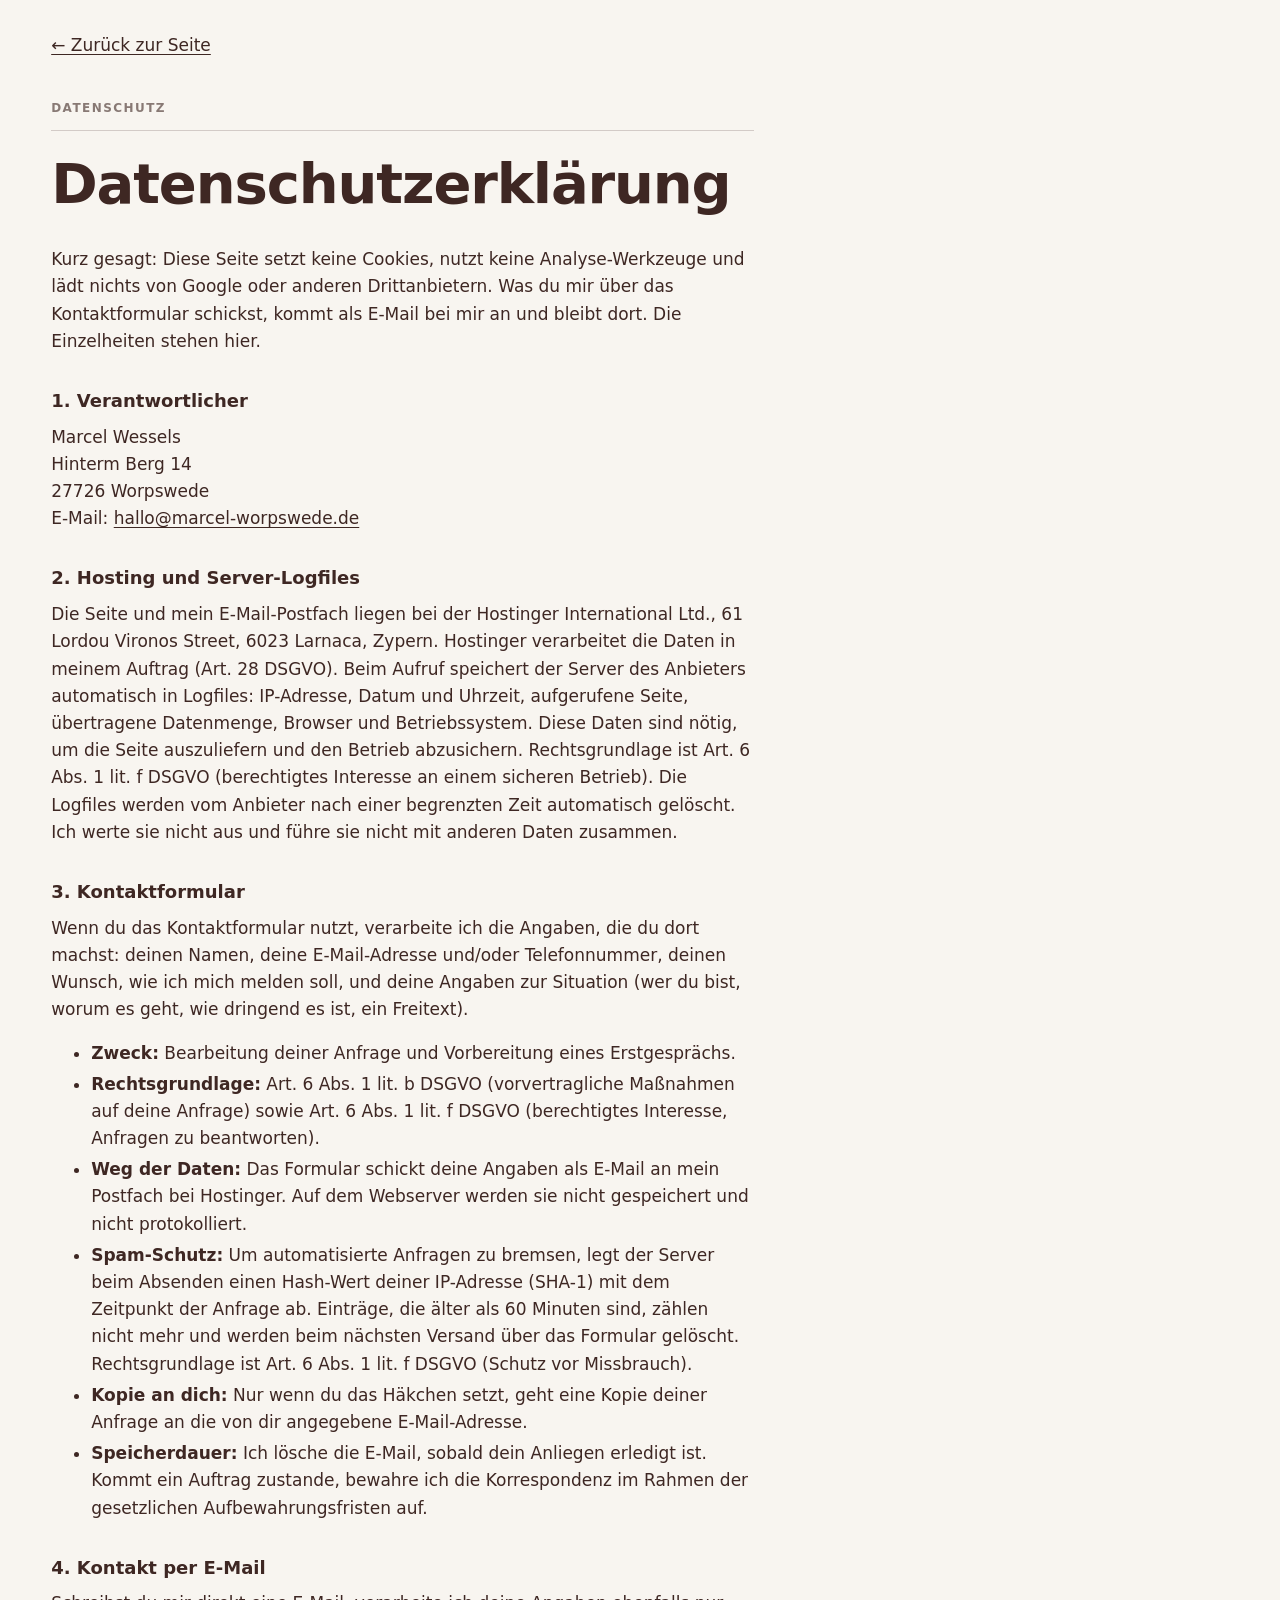
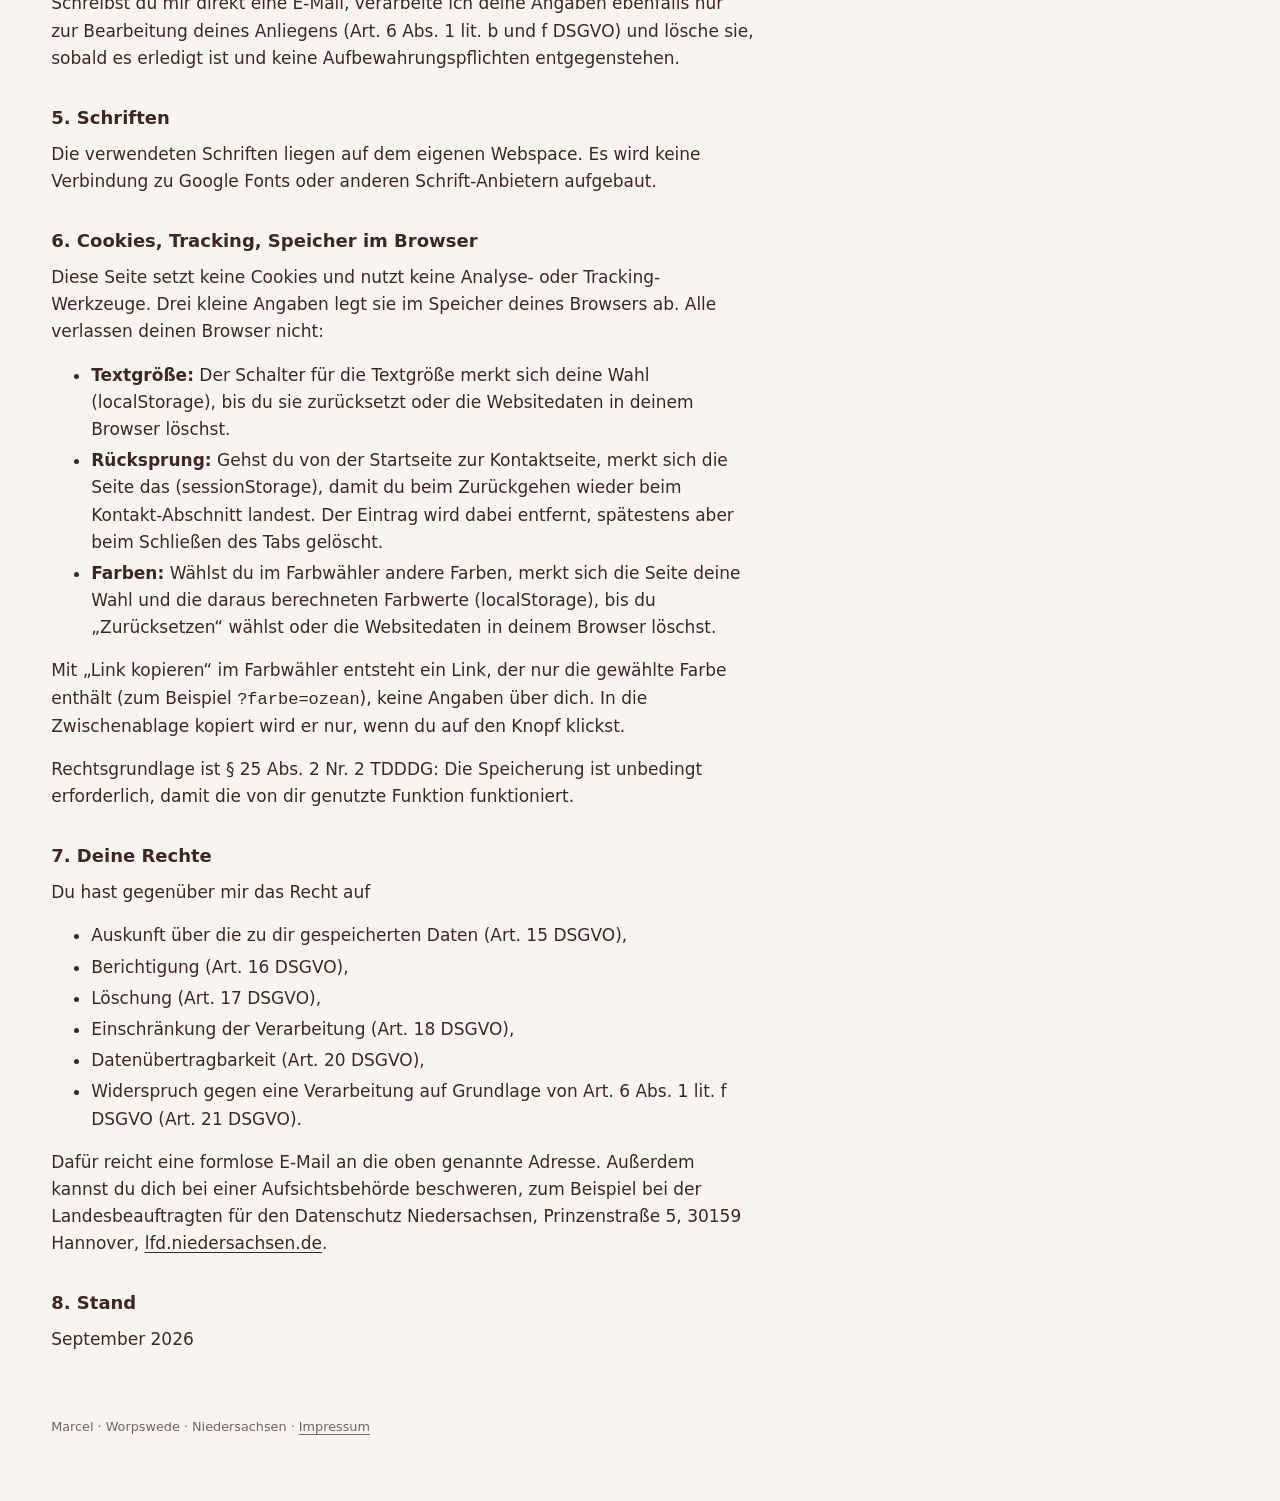
==== datenschutz.html @ 4b147ec2 "Deploy: statische Seite (nur Build-Ausgabe) Ersetzt den versehentlich hochgeladenen Quellcode. Diese" ====
<!doctype html>
<html lang="de">
  <head>
    <meta charset="UTF-8" />
    <meta name="viewport" content="width=device-width, initial-scale=1.0" />
    <title>Datenschutz — Marcel hilft euch</title>
    <link rel="icon" href="./favicon-32.png" type="image/png" sizes="32x32" />
    <script>
      // Gespeichertes Farbset vor dem ersten Zeichnen anwenden (gesetzt vom Farbwähler, siehe src/lib/farbset.ts)
      try {
        var farbset = JSON.parse(localStorage.getItem('farbset') || 'null')
        var vars = farbset && farbset.vars
        if (vars) {
          for (var name in vars) {
            if (/^--c-[a-z-]+$/.test(name) && /^#[0-9a-f]{6}$/.test(vars[name])) {
              document.documentElement.style.setProperty(name, vars[name])
            }
          }
        }
      } catch (e) {}
    </script>
    <style>
      @font-face {
        font-family: 'Plus Jakarta Sans';
        src: url('./fonts/PlusJakartaSans-400.woff2') format('woff2');
        font-weight: 400;
        font-display: swap;
      }
      @font-face {
        font-family: 'Plus Jakarta Sans';
        src: url('./fonts/PlusJakartaSans-700.woff2') format('woff2');
        font-weight: 700;
        font-display: swap;
      }
      :root {
        color-scheme: light;
      }
      html {
        background: var(--c-light, #f8f5f0);
      }
      body {
        margin: 0;
        padding: 2rem 4vw 4rem;
        font-family: 'Plus Jakarta Sans', ui-sans-serif, system-ui, sans-serif;
        font-size: 1.0625rem;
        line-height: 1.6;
        color: var(--c-on-light, #3e2723);
        background: var(--c-light, #f8f5f0);
      }
      main {
        max-width: 65ch;
      }
      a {
        color: inherit;
        text-decoration: underline;
        text-underline-offset: 0.2em;
      }
      a:hover {
        opacity: 0.7;
      }
      .eyebrow {
        font-size: 0.75rem;
        font-weight: 700;
        letter-spacing: 0.12em;
        text-transform: uppercase;
        opacity: 0.6;
        margin: 2.5rem 0 0.75rem;
      }
      .hairline {
        height: 1px;
        background: currentColor;
        opacity: 0.2;
        margin-bottom: 1.5rem;
      }
      h1 {
        font-size: clamp(2rem, 6vw, 3.5rem);
        line-height: 1.05;
        letter-spacing: -0.02em;
        margin: 0 0 2rem;
      }
      h2 {
        font-size: 1.125rem;
        margin: 2rem 0 0.5rem;
      }
      p,
      ul {
        margin: 0 0 1rem;
      }
      li {
        margin-bottom: 0.25rem;
      }
      .platzhalter {
        background: rgba(62, 39, 35, 0.08);
        padding: 0 0.25em;
        border-radius: 0.2em;
      }
      footer {
        margin-top: 4rem;
        font-size: 0.8rem;
        opacity: 0.7;
      }
    </style>
  </head>
  <body>
    <main>
      <a href="./">← Zurück zur Seite</a>
      <p class="eyebrow">Datenschutz</p>
      <div class="hairline"></div>
      <h1>Datenschutz&shy;erklärung</h1>

      <p>
        Kurz gesagt: Diese Seite setzt keine Cookies, nutzt keine Analyse-Werkzeuge und lädt nichts
        von Google oder anderen Drittanbietern. Was du mir über das Kontaktformular schickst, kommt
        als E-Mail bei mir an und bleibt dort. Die Einzelheiten stehen hier.
      </p>

      <h2>1. Verantwortlicher</h2>
      <p>
        Marcel Wessels<br />
        Hinterm Berg 14<br />
        27726 Worpswede<br />
        E-Mail: <a href="mailto:hallo@marcel-worpswede.de">hallo@marcel-worpswede.de</a>
      </p>

      <h2>2. Hosting und Server-Logfiles</h2>
      <p>
        Die Seite und mein E-Mail-Postfach liegen bei der Hostinger International Ltd., 61 Lordou
        Vironos Street, 6023 Larnaca, Zypern. Hostinger verarbeitet die Daten in meinem Auftrag
        (Art. 28 DSGVO). Beim Aufruf speichert der Server des Anbieters automatisch in Logfiles:
        IP-Adresse, Datum und Uhrzeit, aufgerufene Seite, übertragene Datenmenge, Browser und
        Betriebssystem. Diese Daten sind nötig, um die Seite auszuliefern und den Betrieb abzusichern.
        Rechtsgrundlage ist Art. 6 Abs. 1 lit. f DSGVO (berechtigtes Interesse an einem sicheren
        Betrieb). Die Logfiles werden vom Anbieter nach einer begrenzten Zeit automatisch gelöscht. Ich
        werte sie nicht aus und führe sie nicht mit anderen Daten zusammen.
      </p>

      <h2>3. Kontaktformular</h2>
      <p>
        Wenn du das Kontaktformular nutzt, verarbeite ich die Angaben, die du dort machst: deinen
        Namen, deine E-Mail-Adresse und/oder Telefonnummer, deinen Wunsch, wie ich mich melden soll,
        und deine Angaben zur Situation (wer du bist, worum es geht, wie dringend es ist, ein
        Freitext).
      </p>
      <ul>
        <li><strong>Zweck:</strong> Bearbeitung deiner Anfrage und Vorbereitung eines Erstgesprächs.</li>
        <li>
          <strong>Rechtsgrundlage:</strong> Art. 6 Abs. 1 lit. b DSGVO (vorvertragliche Maßnahmen auf
          deine Anfrage) sowie Art. 6 Abs. 1 lit. f DSGVO (berechtigtes Interesse, Anfragen zu
          beantworten).
        </li>
        <li>
          <strong>Weg der Daten:</strong> Das Formular schickt deine Angaben als E-Mail an mein Postfach
          bei Hostinger. Auf dem Webserver werden sie nicht gespeichert und nicht protokolliert.
        </li>
        <li>
          <strong>Spam-Schutz:</strong> Um automatisierte Anfragen zu bremsen, legt der Server beim
          Absenden einen Hash-Wert deiner IP-Adresse (SHA-1) mit dem Zeitpunkt der Anfrage ab. Einträge,
          die älter als 60 Minuten sind, zählen nicht mehr und werden beim nächsten Versand über das
          Formular gelöscht. Rechtsgrundlage ist Art. 6 Abs. 1 lit. f DSGVO (Schutz vor Missbrauch).
        </li>
        <li>
          <strong>Kopie an dich:</strong> Nur wenn du das Häkchen setzt, geht eine Kopie deiner Anfrage an
          die von dir angegebene E-Mail-Adresse.
        </li>
        <li>
          <strong>Speicherdauer:</strong> Ich lösche die E-Mail, sobald dein Anliegen erledigt ist. Kommt
          ein Auftrag zustande, bewahre ich die Korrespondenz im Rahmen der gesetzlichen
          Aufbewahrungsfristen auf.
        </li>
      </ul>

      <h2>4. Kontakt per E-Mail</h2>
      <p>
        Schreibst du mir direkt eine E-Mail, verarbeite ich deine Angaben ebenfalls
        nur zur Bearbeitung deines Anliegens (Art. 6 Abs. 1 lit. b und f DSGVO) und lösche sie, sobald
        es erledigt ist und keine Aufbewahrungspflichten entgegenstehen.
      </p>

      <h2>5. Schriften</h2>
      <p>
        Die verwendeten Schriften liegen auf dem eigenen Webspace. Es wird keine Verbindung zu Google
        Fonts oder anderen Schrift-Anbietern aufgebaut.
      </p>

      <h2>6. Cookies, Tracking, Speicher im Browser</h2>
      <p>
        Diese Seite setzt keine Cookies und nutzt keine Analyse- oder Tracking-Werkzeuge. Drei kleine
        Angaben legt sie im Speicher deines Browsers ab. Alle verlassen deinen Browser nicht:
      </p>
      <ul>
        <li>
          <strong>Textgröße:</strong> Der Schalter für die Textgröße merkt sich deine Wahl
          (localStorage), bis du sie zurücksetzt oder die Websitedaten in deinem Browser löschst.
        </li>
        <li>
          <strong>Rücksprung:</strong> Gehst du von der Startseite zur Kontaktseite, merkt sich die
          Seite das (sessionStorage), damit du beim Zurückgehen wieder beim Kontakt-Abschnitt landest.
          Der Eintrag wird dabei entfernt, spätestens aber beim Schließen des Tabs gelöscht.
        </li>
        <li>
          <strong>Farben:</strong> Wählst du im Farbwähler andere Farben, merkt sich die Seite deine
          Wahl und die daraus berechneten Farbwerte (localStorage), bis du „Zurücksetzen“ wählst oder
          die Websitedaten in deinem Browser löschst.
        </li>
      </ul>
      <p>
        Mit „Link kopieren“ im Farbwähler entsteht ein Link, der nur die gewählte Farbe enthält (zum
        Beispiel <code>?farbe=ozean</code>), keine Angaben über dich. In die Zwischenablage kopiert
        wird er nur, wenn du auf den Knopf klickst.
      </p>
      <p>
        Rechtsgrundlage ist § 25 Abs. 2 Nr. 2 TDDDG: Die Speicherung ist unbedingt erforderlich, damit
        die von dir genutzte Funktion funktioniert.
      </p>

      <h2>7. Deine Rechte</h2>
      <p>Du hast gegenüber mir das Recht auf</p>
      <ul>
        <li>Auskunft über die zu dir gespeicherten Daten (Art. 15 DSGVO),</li>
        <li>Berichtigung (Art. 16 DSGVO),</li>
        <li>Löschung (Art. 17 DSGVO),</li>
        <li>Einschränkung der Verarbeitung (Art. 18 DSGVO),</li>
        <li>Datenübertragbarkeit (Art. 20 DSGVO),</li>
        <li>Widerspruch gegen eine Verarbeitung auf Grundlage von Art. 6 Abs. 1 lit. f DSGVO (Art. 21 DSGVO).</li>
      </ul>
      <p>
        Dafür reicht eine formlose E-Mail an die oben genannte Adresse. Außerdem kannst du dich bei
        einer Aufsichtsbehörde beschweren, zum Beispiel bei der Landesbeauftragten für den Datenschutz
        Niedersachsen, Prinzenstraße 5, 30159 Hannover,
        <a href="https://lfd.niedersachsen.de" rel="noopener">lfd.niedersachsen.de</a>.
      </p>

      <h2>8. Stand</h2>
      <p>September 2026</p>

      <footer>
        Marcel · Worpswede · Niedersachsen · <a href="./impressum.html">Impressum</a>
      </footer>
    </main>
  </body>
</html>
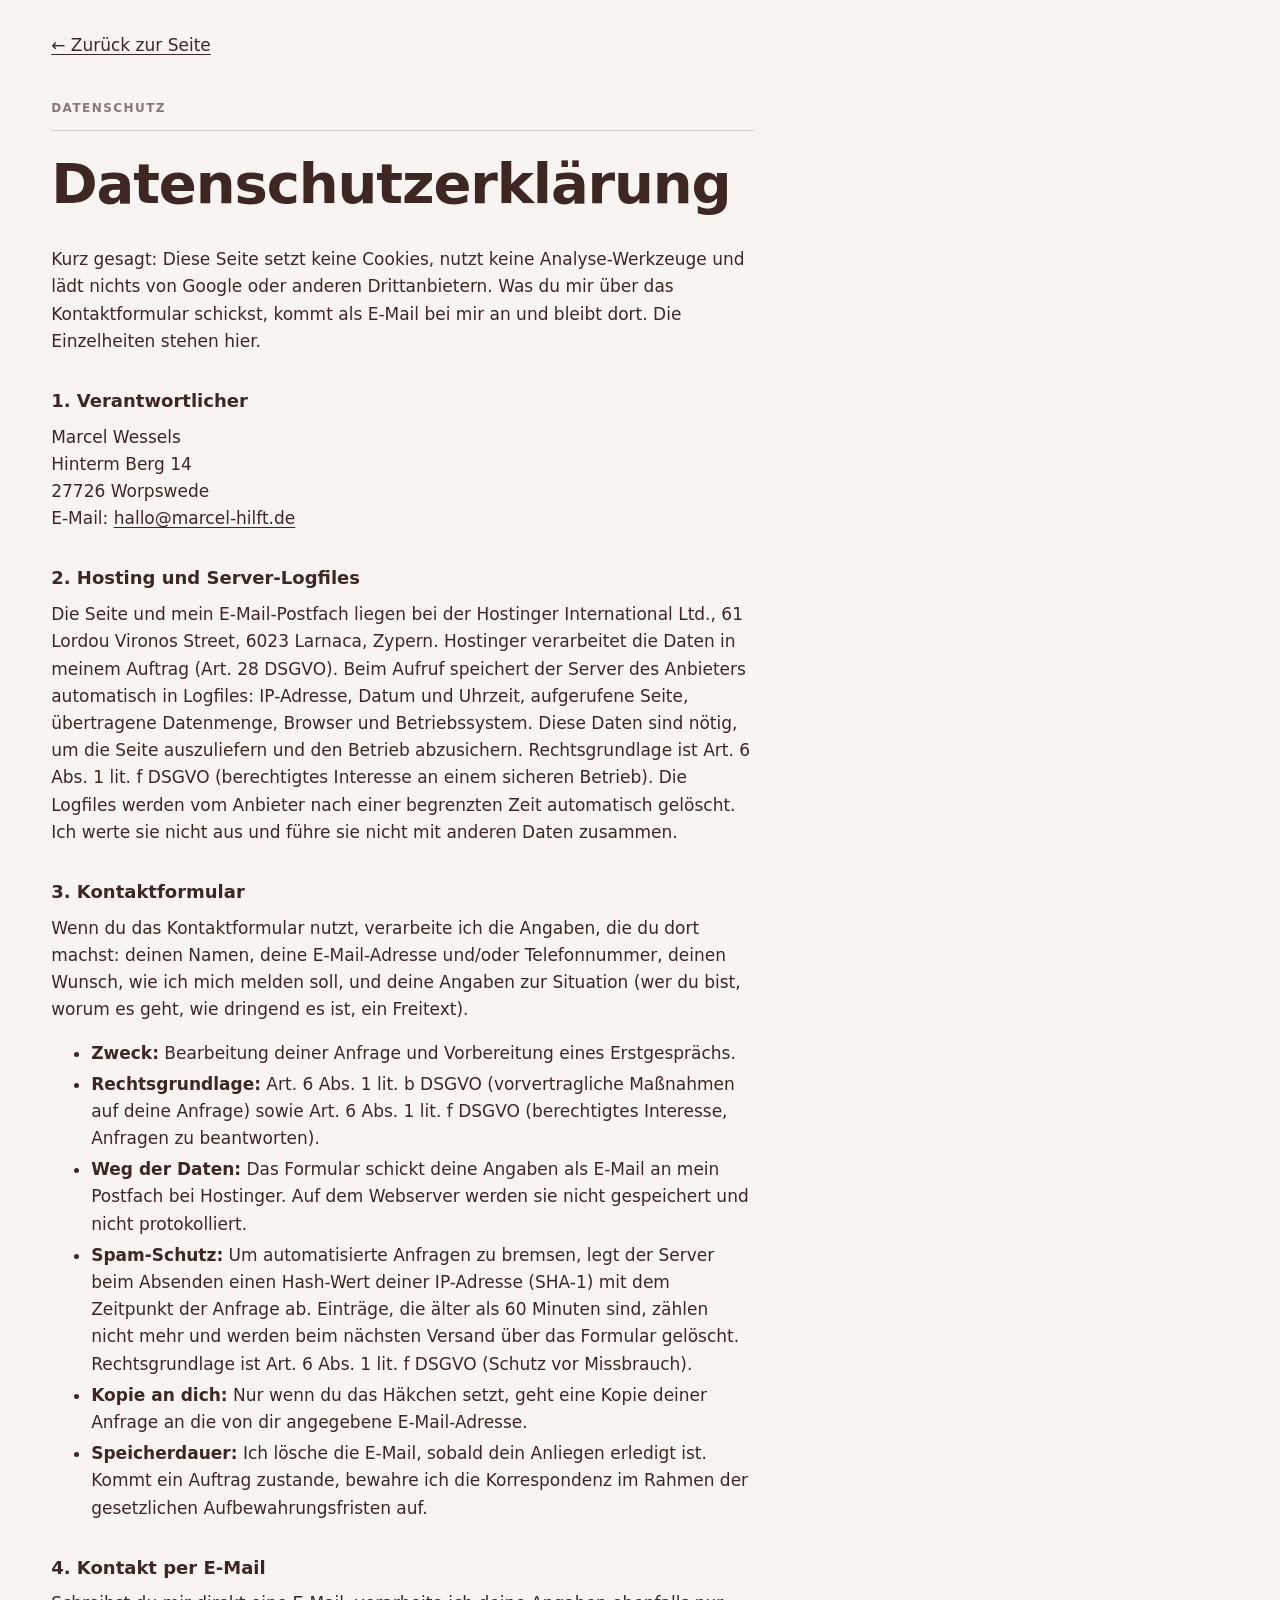
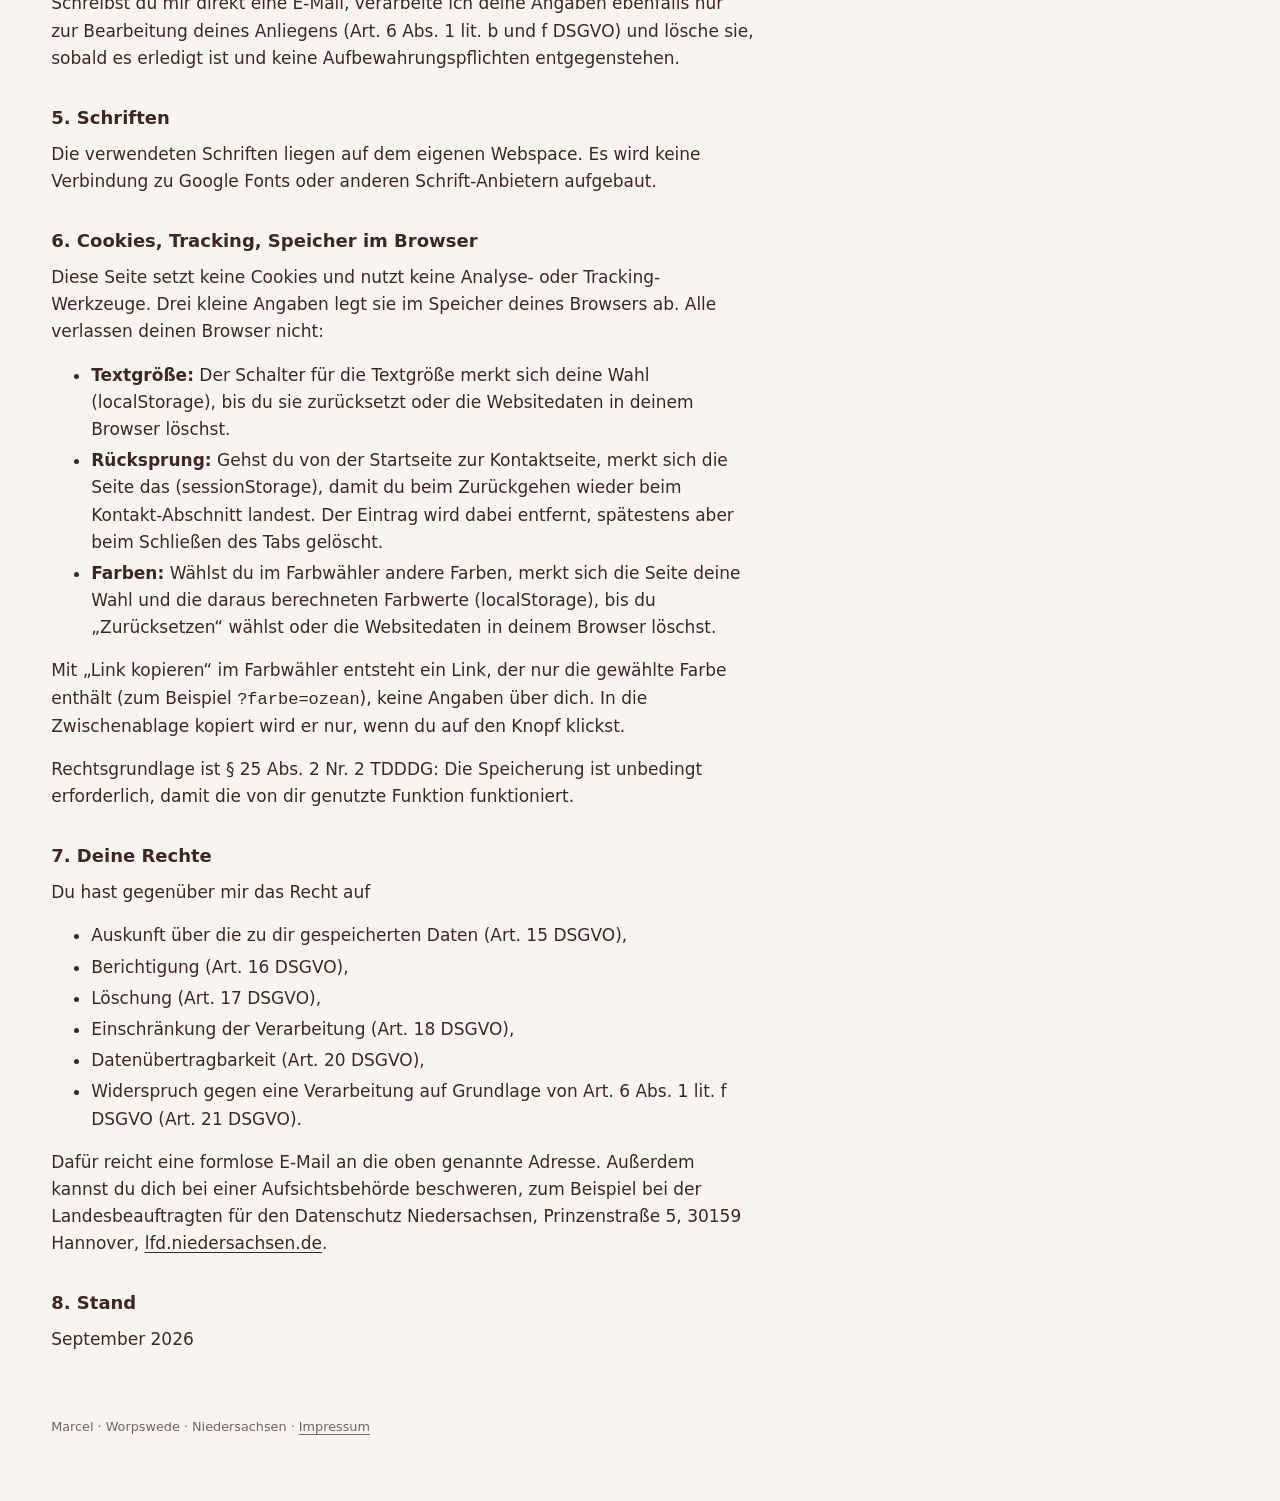
==== commit 010e0c43: "Deploy 2026-09-16 23:22 Gebaut aus portfolio@dc49142" ====
--- a/datenschutz.html
+++ b/datenschutz.html
@@ -119,7 +119,7 @@
         Marcel Wessels<br />
         Hinterm Berg 14<br />
         27726 Worpswede<br />
-        E-Mail: <a href="mailto:hallo@marcel-worpswede.de">hallo@marcel-worpswede.de</a>
+        E-Mail: <a href="mailto:hallo@marcel-hilft.de">hallo@marcel-hilft.de</a>
       </p>
 
       <h2>2. Hosting und Server-Logfiles</h2>
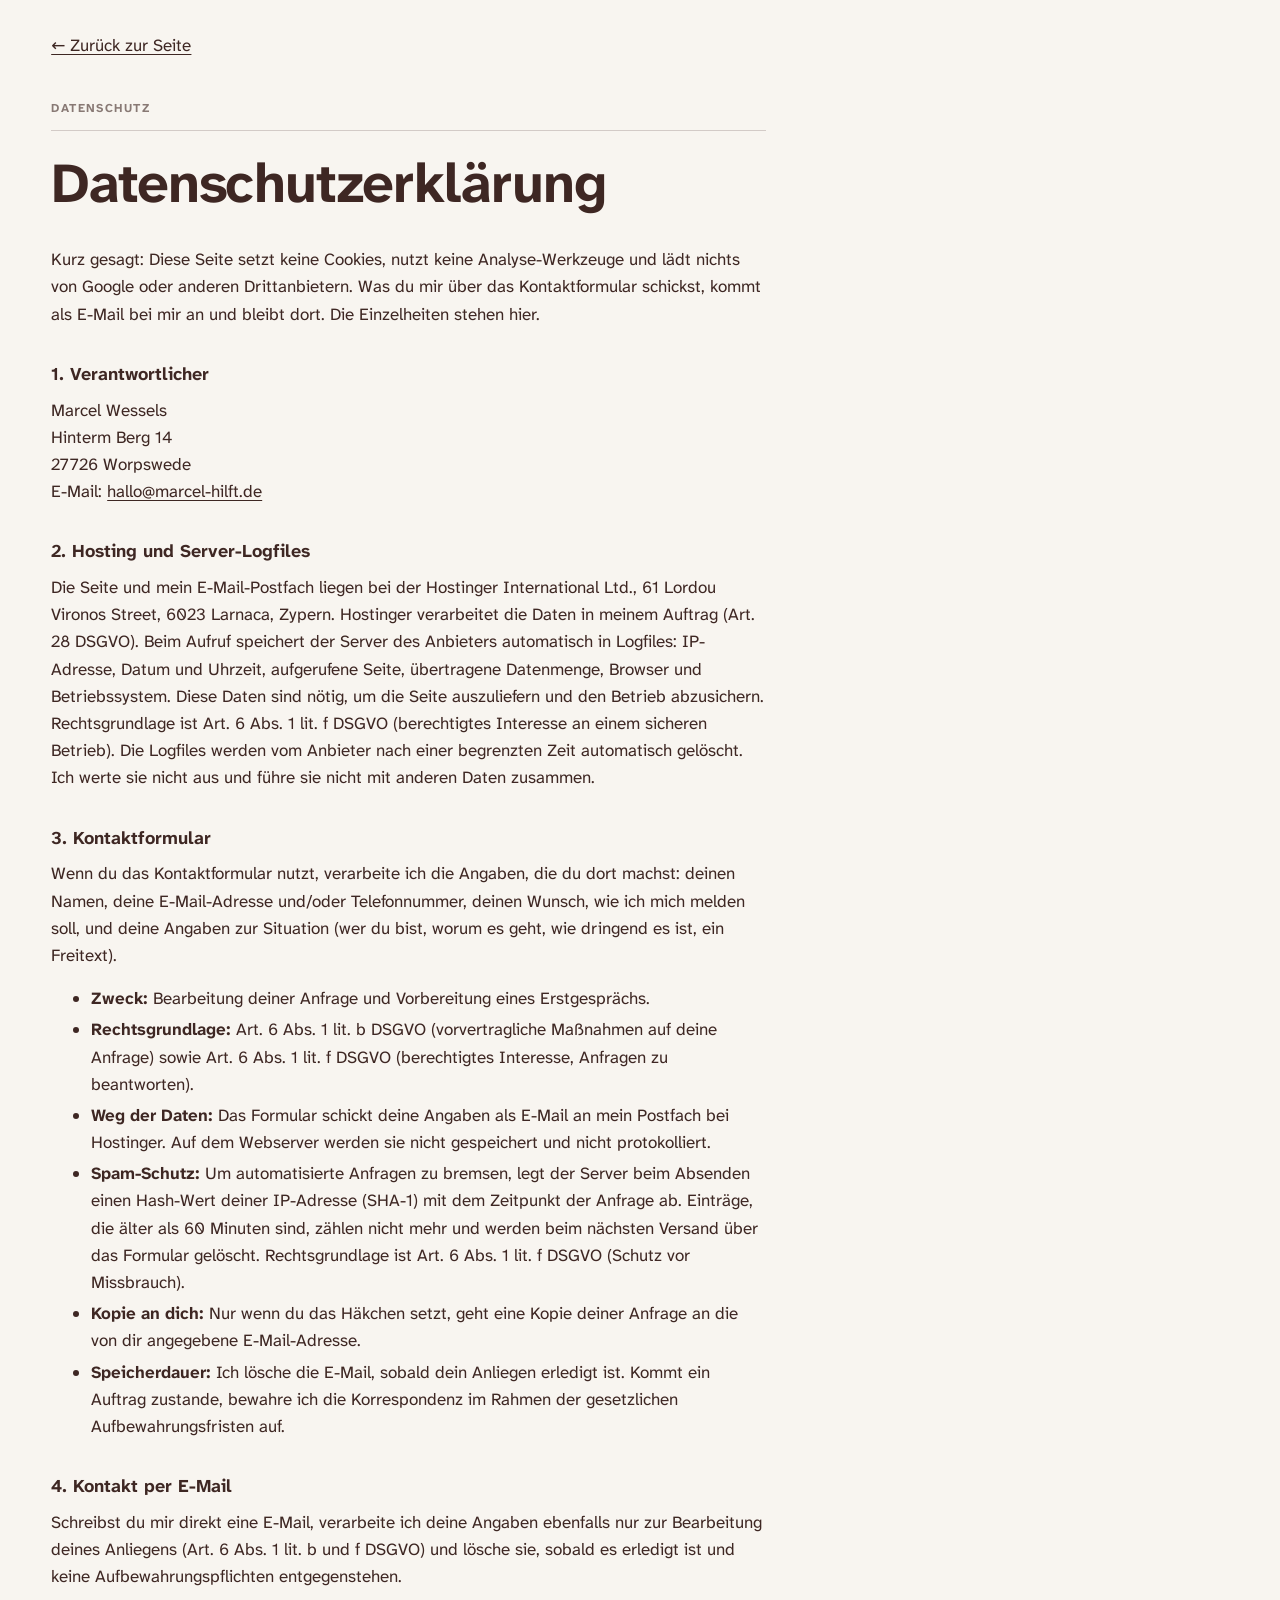
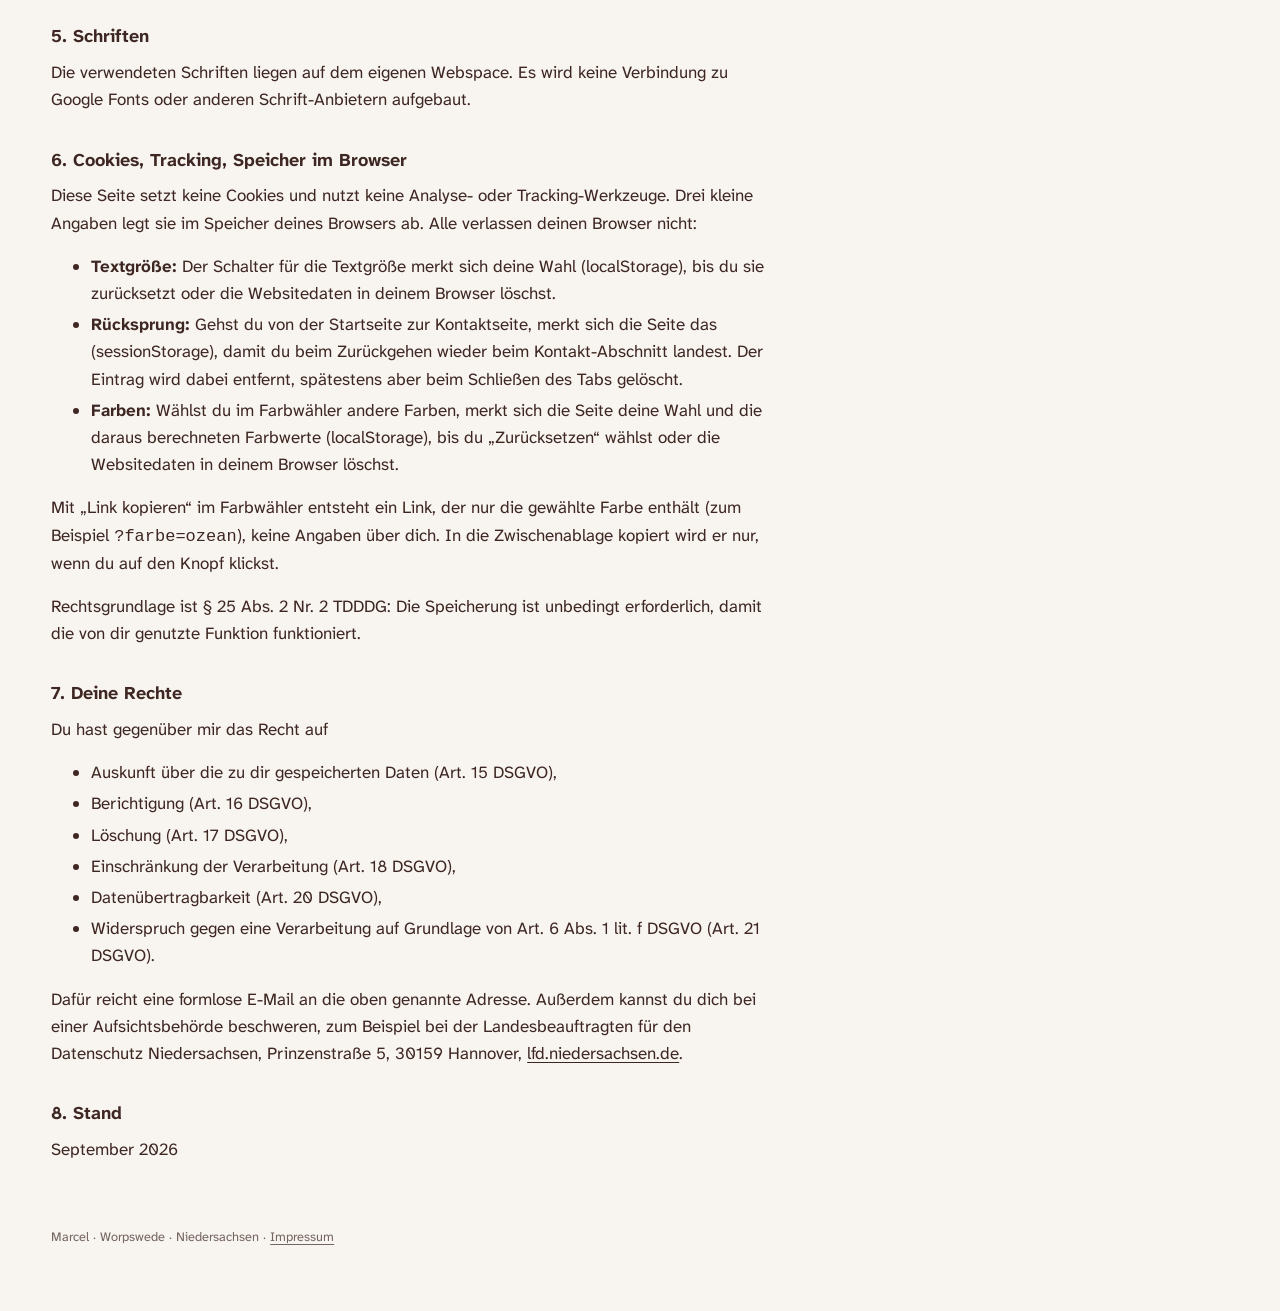
==== commit 5fea47ff: "Deploy 2026-09-29 12:27 Gebaut aus portfolio@a017c5d" ====
--- a/datenschutz.html
+++ b/datenschutz.html
@@ -21,14 +21,14 @@
     </script>
     <style>
       @font-face {
-        font-family: 'Plus Jakarta Sans';
-        src: url('./fonts/PlusJakartaSans-400.woff2') format('woff2');
+        font-family: 'Atkinson Hyperlegible Next';
+        src: url('./fonts/AtkinsonHyperlegibleNext-400.woff2') format('woff2');
         font-weight: 400;
         font-display: swap;
       }
       @font-face {
-        font-family: 'Plus Jakarta Sans';
-        src: url('./fonts/PlusJakartaSans-700.woff2') format('woff2');
+        font-family: 'Atkinson Hyperlegible Next';
+        src: url('./fonts/AtkinsonHyperlegibleNext-700.woff2') format('woff2');
         font-weight: 700;
         font-display: swap;
       }
@@ -41,7 +41,7 @@
       body {
         margin: 0;
         padding: 2rem 4vw 4rem;
-        font-family: 'Plus Jakarta Sans', ui-sans-serif, system-ui, sans-serif;
+        font-family: 'Atkinson Hyperlegible Next', ui-sans-serif, system-ui, sans-serif;
         font-size: 1.0625rem;
         line-height: 1.6;
         color: var(--c-on-light, #3e2723);
